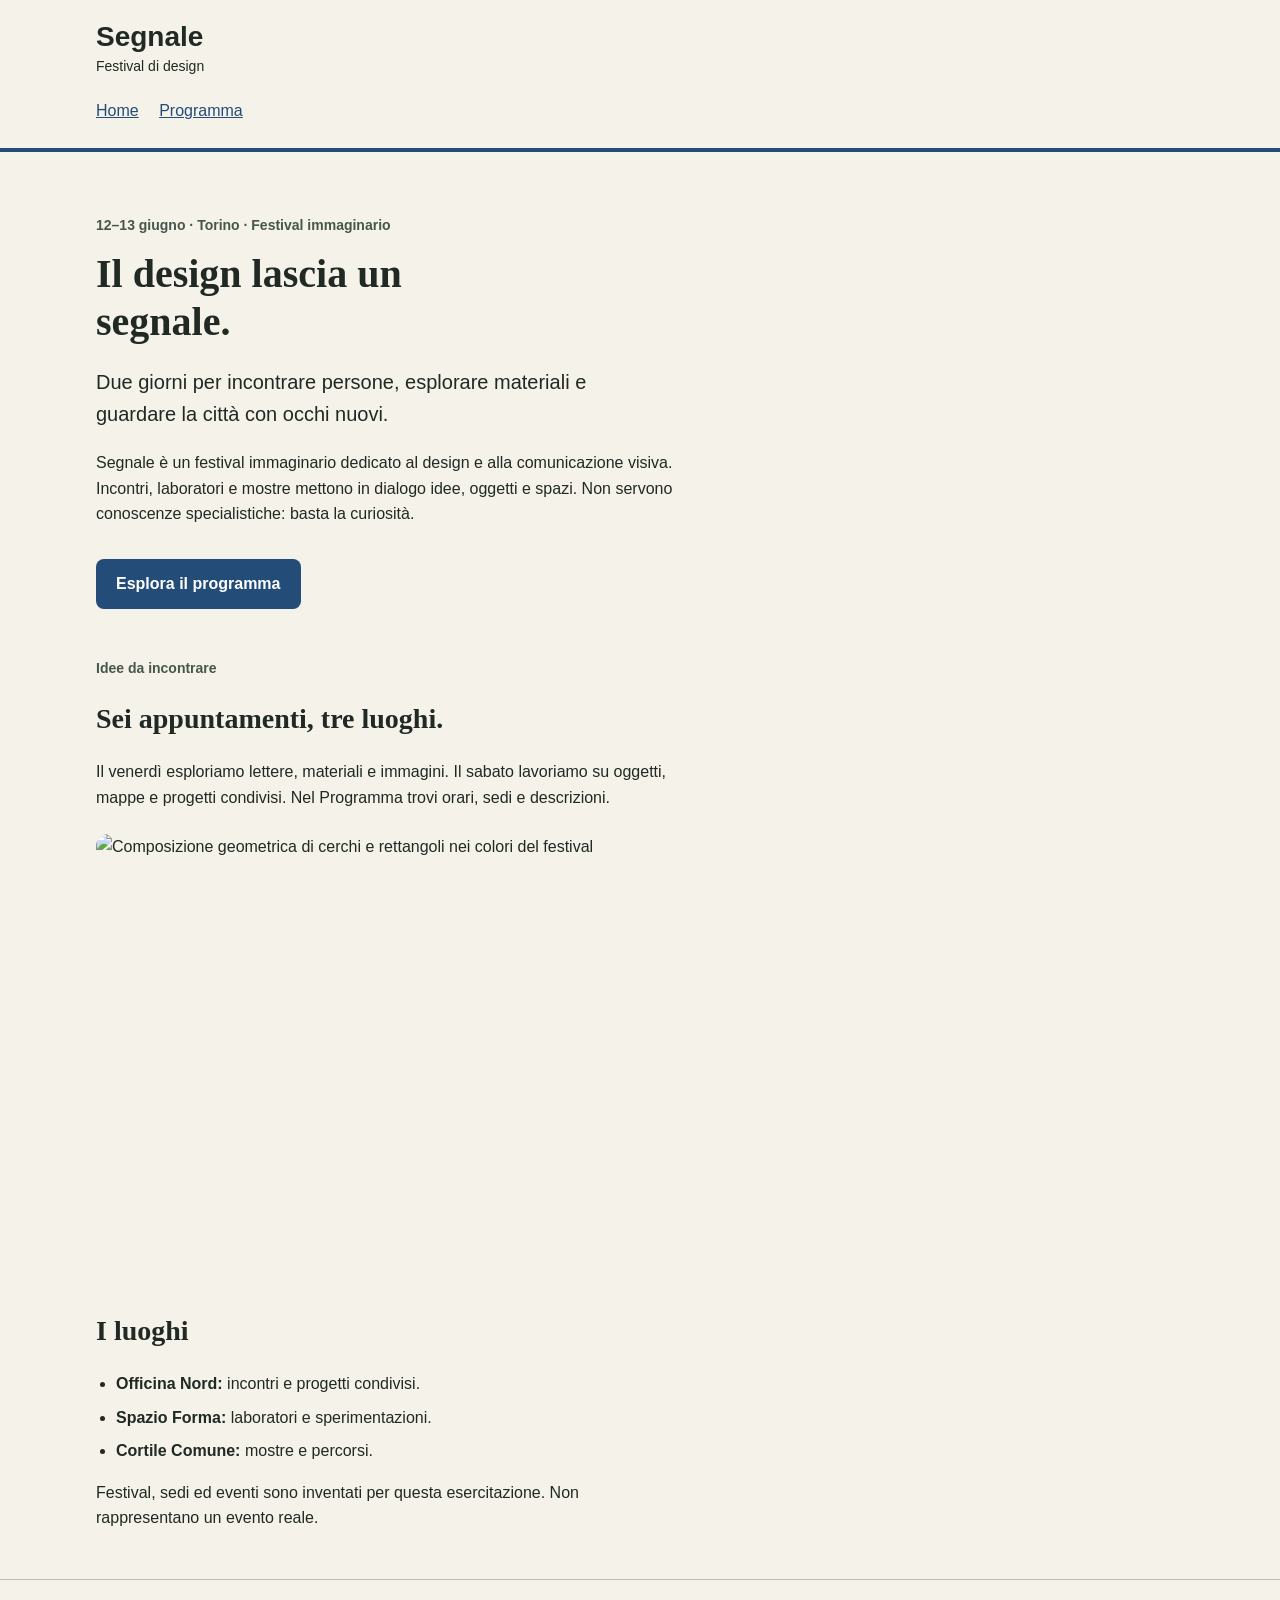
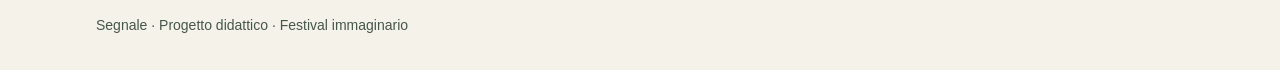
==== festival-segnale/index.html @ b6127666 "1" ====
<!doctype html>
<html lang="it">
<head>
  <meta charset="utf-8">
  <meta name="viewport" content="width=device-width, initial-scale=1">
  <title>Segnale — Festival di design</title>
  <link rel="stylesheet" href="style.css">
</head>
<body>
  <a class="skip-link" href="#contenuto">Vai al contenuto</a>
  <header class="site-header">
    <div class="container">
      <a class="brand" href="index.html">Segnale<span>Festival di design</span></a>
      <nav>
        <a href="index.html">Home</a>
        <a href="programma.html">Programma</a>
      </nav>
    </div>
  </header>

  <main id="contenuto" class="container">
    <section class="intro">
      <p class="eyebrow">12–13 giugno · Torino · Festival immaginario</p>
      <h1 id="titolo-home">Il design lascia un segnale.</h1>
      <p class="lead">Due giorni per incontrare persone, esplorare materiali e guardare la città con occhi nuovi.</p>
      <p class="reading-text">Segnale è un festival immaginario dedicato al design e alla comunicazione visiva. Incontri, laboratori e mostre mettono in dialogo idee, oggetti e spazi. Non servono conoscenze specialistiche: basta la curiosità.</p>
      <a class="button-link" href="programma.html">Esplora il programma</a>
    </section>

    <section class="content-section">
      <p class="eyebrow">Idee da incontrare</p>
      <h2 id="titolo-festival">Sei appuntamenti, tre luoghi.</h2>
      <p class="reading-text">Il venerdì esploriamo lettere, materiali e immagini. Il sabato lavoriamo su oggetti, mappe e progetti condivisi. Nel Programma trovi orari, sedi e descrizioni.</p>
      <img class="festival-image" src="assets/festival.svg" alt="Composizione geometrica di cerchi e rettangoli nei colori del festival" width="1200" height="600">
    </section>

    <section class="content-section">
      <h2 id="titolo-luoghi">I luoghi</h2>
      <ul class="venues">
        <li><strong>Officina Nord:</strong> incontri e progetti condivisi.</li>
        <li><strong>Spazio Forma:</strong> laboratori e sperimentazioni.</li>
        <li><strong>Cortile Comune:</strong> mostre e percorsi.</li>
      </ul>
      <p class="reading-text">Festival, sedi ed eventi sono inventati per questa esercitazione. Non rappresentano un evento reale.</p>
    </section>
  </main>

  <footer class="site-footer"><div class="container"><p>Segnale · Progetto didattico · Festival immaginario</p></div></footer>
</body>
</html>
---- festival-segnale/style.css ----
/* Segnale: esempio completo della consegna su Home e Programma. */

/* Valori condivisi: le regole interessate li richiamano con var(). */
:root {
  --colore-primario: #234c78;
  --colore-primario-scuro: #163454;
  --colore-sfondo: #f5f2e9;
  --colore-testo: #202923;
  --font-testo: Arial, Helvetica, sans-serif;
  --font-titoli: Georgia, "Times New Roman", serif;
}

* {
  box-sizing: border-box;
}

body {
  margin: 0;
  background: var(--colore-sfondo);
  color: var(--colore-testo);
  font-family: var(--font-testo);
  font-size: 1rem;
  line-height: 1.6;
}

a {
  color: var(--colore-primario);
}

a:hover {
  text-decoration: underline;
}

a:focus {
  outline: 3px solid var(--colore-testo);
}

.container {
  width: 92%;
  max-width: 68rem;
  margin: 0 auto;
}

.site-header {
  padding: 1.25rem 0;
  border-bottom: 4px solid var(--colore-primario);
}

.brand {
  display: inline-block;
  color: var(--colore-testo);
  font-size: 1.75rem;
  font-weight: bold;
  line-height: 1.2;
  text-decoration: none;
}

.brand span {
  display: block;
  margin-top: 0.25rem;
  font-size: 0.875rem;
  font-weight: normal;
}

nav {
  margin-top: 1rem;
}

nav a {
  display: inline-block;
  margin-right: 1rem;
  padding: 0.25rem 0;
}


.intro {
  padding: 3rem 0 1rem;
}

.eyebrow,
.event-meta {
  color: #46564b;
  font-size: 0.875rem;
  font-weight: bold;
}

h1,
h2,
h3 {
  font-family: var(--font-titoli);
  line-height: 1.2;
}

h1 {
  max-width: 18ch;
  margin: 0.75rem 0 1.25rem;
  font-size: 2.5rem;
}

h2 {
  font-size: 1.75rem;
}

h3 {
  margin: 0.5rem 0 0.75rem;
  font-size: 1.375rem;
}

.lead {
  max-width: 48ch;
  font-size: 1.25rem;
}

.reading-text {
  max-width: 65ch;
}

.button-link {
  display: inline-block;
  margin-top: 1rem;
  padding: 0.75rem 1.25rem;
  border-radius: 0.5rem;
  background: var(--colore-primario);
  color: #ffffff;
  font-weight: bold;
  text-decoration: none;
}

.button-link:hover {
  background: var(--colore-primario-scuro);
}

.content-section {
  margin: 2rem 0 3rem;
}

.festival-image {
  display: block;
  width: 100%;
  max-width: 54rem;
  height: auto;
  margin-top: 1.5rem;
  border-radius: 0.75rem;
}

.venues {
  padding-left: 1.25rem;
}

.venues li {
  margin-bottom: 0.5rem;
}

/* Disposizione di base: una colonna. */
.event-grid {
  display: grid;
  grid-template-columns: 1fr;
  gap: 2rem;
}

.event-card {
  overflow: hidden;
  border: 1px solid #b7c0b7;
  border-radius: 0.75rem;
  background: #ffffff;
}

.event-card img {
  display: block;
  width: 100%;
  height: auto;
}

.event-body {
  padding: 1.5rem;
}

.event-place {
  margin-bottom: 0;
  color: #46564b;
  font-size: 0.875rem;
}

.site-footer {
  padding: 1.25rem 0;
  border-top: 1px solid #b7c0b7;
  color: #46564b;
  font-size: 0.875rem;
}

.skip-link {
  position: absolute;
  top: -6rem;
  left: 1rem;
  padding: 0.75rem 1rem;
  background: #ffffff;
  color: var(--colore-testo);
}

.skip-link:focus {
  top: 1rem;
}

/* Da 600 px: due colonne. */
@media (min-width: 600px) {
  .event-grid {
    grid-template-columns: repeat(2, 1fr);
  }
}

/* Da 1024 px: tre colonne. Questa regola segue quella da 600 px. */
@media (min-width: 1024px) {
  .event-grid {
    grid-template-columns: repeat(3, 1fr);
  }
}
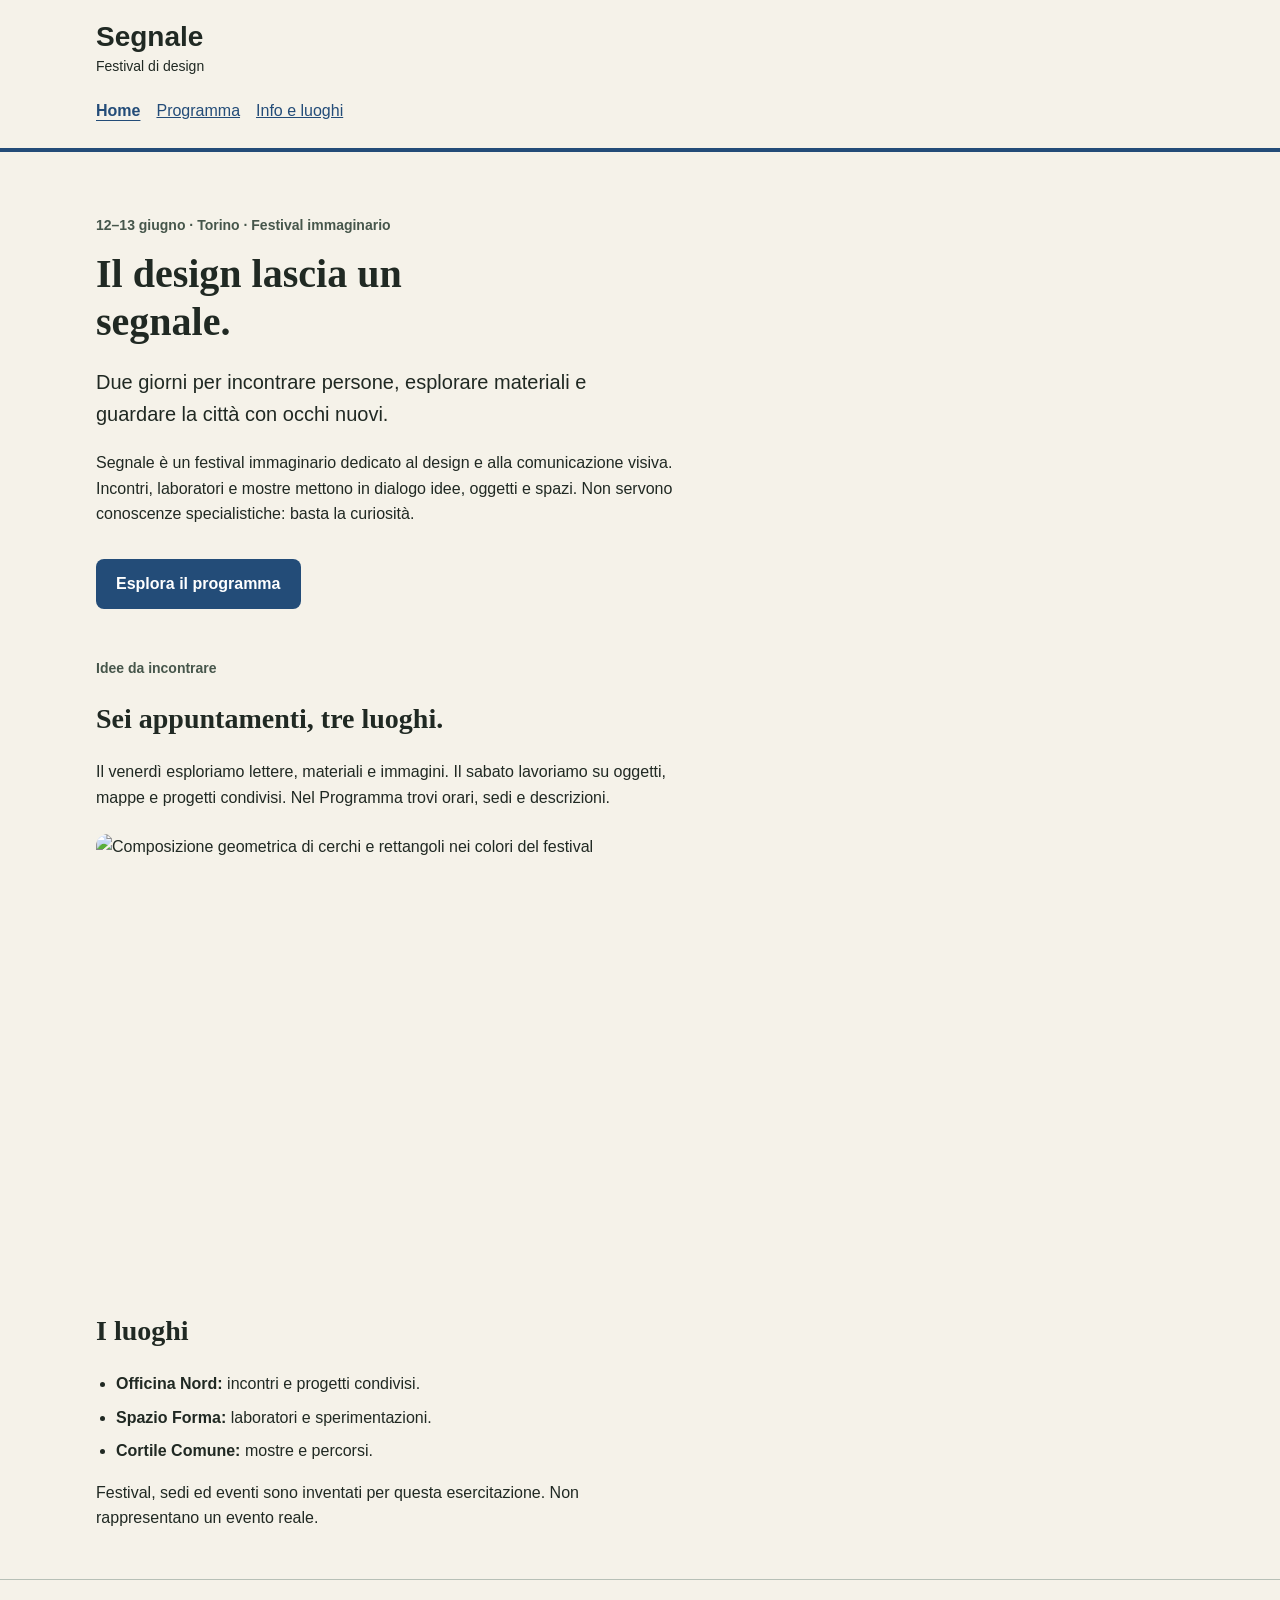
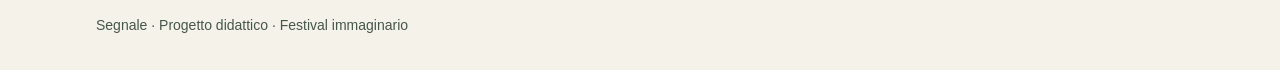
==== commit b48a882c: "Pagina e navigazione" ====
--- a/festival-segnale/index.html
+++ b/festival-segnale/index.html
@@ -8,12 +8,14 @@
 </head>
 <body>
   <a class="skip-link" href="#contenuto">Vai al contenuto</a>
+
   <header class="site-header">
     <div class="container">
       <a class="brand" href="index.html">Segnale<span>Festival di design</span></a>
-      <nav>
-        <a href="index.html">Home</a>
+      <nav aria-label="Navigazione principale">
+        <a href="index.html" aria-current="page">Home</a>
         <a href="programma.html">Programma</a>
+        <a href="info.html">Info e luoghi</a>
       </nav>
     </div>
   </header>
@@ -23,15 +25,27 @@
       <p class="eyebrow">12–13 giugno · Torino · Festival immaginario</p>
       <h1 id="titolo-home">Il design lascia un segnale.</h1>
       <p class="lead">Due giorni per incontrare persone, esplorare materiali e guardare la città con occhi nuovi.</p>
-      <p class="reading-text">Segnale è un festival immaginario dedicato al design e alla comunicazione visiva. Incontri, laboratori e mostre mettono in dialogo idee, oggetti e spazi. Non servono conoscenze specialistiche: basta la curiosità.</p>
+      <p class="reading-text">
+        Segnale è un festival immaginario dedicato al design e alla comunicazione visiva.
+        Incontri, laboratori e mostre mettono in dialogo idee, oggetti e spazi.
+        Non servono conoscenze specialistiche: basta la curiosità.
+      </p>
       <a class="button-link" href="programma.html">Esplora il programma</a>
     </section>
 
     <section class="content-section">
       <p class="eyebrow">Idee da incontrare</p>
       <h2 id="titolo-festival">Sei appuntamenti, tre luoghi.</h2>
-      <p class="reading-text">Il venerdì esploriamo lettere, materiali e immagini. Il sabato lavoriamo su oggetti, mappe e progetti condivisi. Nel Programma trovi orari, sedi e descrizioni.</p>
-      <img class="festival-image" src="assets/festival.svg" alt="Composizione geometrica di cerchi e rettangoli nei colori del festival" width="1200" height="600">
+      <p class="reading-text">
+        Il venerdì esploriamo lettere, materiali e immagini. Il sabato lavoriamo su
+        oggetti, mappe e progetti condivisi. Nel Programma trovi orari, sedi e descrizioni.
+      </p>
+      <img
+        class="festival-image"
+        src="assets/festival.svg"
+        alt="Composizione geometrica di cerchi e rettangoli nei colori del festival"
+        width="1200"
+        height="600">
     </section>
 
     <section class="content-section">
@@ -41,10 +55,17 @@
         <li><strong>Spazio Forma:</strong> laboratori e sperimentazioni.</li>
         <li><strong>Cortile Comune:</strong> mostre e percorsi.</li>
       </ul>
-      <p class="reading-text">Festival, sedi ed eventi sono inventati per questa esercitazione. Non rappresentano un evento reale.</p>
+      <p class="reading-text">
+        Festival, sedi ed eventi sono inventati per questa esercitazione.
+        Non rappresentano un evento reale.
+      </p>
     </section>
   </main>
 
-  <footer class="site-footer"><div class="container"><p>Segnale · Progetto didattico · Festival immaginario</p></div></footer>
+  <footer class="site-footer">
+    <div class="container">
+      <p>Segnale · Progetto didattico · Festival immaginario</p>
+    </div>
+  </footer>
 </body>
 </html>
--- a/festival-segnale/style.css
+++ b/festival-segnale/style.css
@@ -1,6 +1,5 @@
-/* Segnale: esempio completo della consegna su Home e Programma. */
-
-/* Valori condivisi: le regole interessate li richiamano con var(). */
+/* Segnale: stili condivisi per tutte le pagine. */
+
 :root {
   --colore-primario: #234c78;
   --colore-primario-scuro: #163454;
@@ -63,15 +62,22 @@
 }
 
 nav {
+  display: flex;
+  flex-wrap: wrap;
+  gap: 0 1rem;
   margin-top: 1rem;
 }
 
 nav a {
   display: inline-block;
-  margin-right: 1rem;
   padding: 0.25rem 0;
 }
 
+nav a[aria-current="page"] {
+  font-weight: bold;
+  text-decoration: underline;
+  text-underline-offset: 0.25em;
+}
 
 .intro {
   padding: 3rem 0 1rem;
@@ -121,7 +127,7 @@
   padding: 0.75rem 1.25rem;
   border-radius: 0.5rem;
   background: var(--colore-primario);
-  color: #ffffff;
+  color: #fff;
   font-weight: bold;
   text-decoration: none;
 }
@@ -151,18 +157,19 @@
   margin-bottom: 0.5rem;
 }
 
-/* Disposizione di base: una colonna. */
+/* Programma: una colonna di base. */
 .event-grid {
   display: grid;
-  grid-template-columns: 1fr;
+  grid-template-columns: minmax(0, 1fr);
   gap: 2rem;
 }
 
 .event-card {
+  min-width: 0;
   overflow: hidden;
   border: 1px solid #b7c0b7;
   border-radius: 0.75rem;
-  background: #ffffff;
+  background: #fff;
 }
 
 .event-card img {
@@ -179,6 +186,108 @@
   margin-bottom: 0;
   color: #46564b;
   font-size: 0.875rem;
+}
+
+/* Galleria della pagina Info. */
+.photo-gallery {
+  display: grid;
+  grid-template-columns: minmax(0, 1fr);
+  gap: 1.5rem;
+}
+
+.photo-gallery figure {
+  min-width: 0;
+  margin: 0;
+}
+
+.photo-gallery img {
+  display: block;
+  width: 100%;
+  aspect-ratio: 3 / 2;
+  object-fit: cover;
+  border-radius: 0.75rem;
+}
+
+.photo-gallery figcaption,
+.image-note,
+.map-caption {
+  margin-top: 0.5rem;
+  color: #46564b;
+  font-size: 0.875rem;
+}
+
+/* Mappa e indirizzi della pagina Info. */
+.map-layout {
+  display: grid;
+  grid-template-columns: minmax(0, 1fr);
+  gap: 1.5rem;
+  align-items: start;
+}
+
+.map-panel {
+  min-width: 0;
+  padding: 0.75rem;
+  border: 1px solid #b7c0b7;
+  border-radius: 0.75rem;
+  background: #fff;
+}
+
+.festival-map {
+  display: block;
+  width: 100%;
+  height: auto;
+  font-family: Arial, Helvetica, sans-serif;
+}
+
+.festival-map text {
+  fill: #202923;
+  font-size: 14px;
+  font-weight: bold;
+}
+
+.map-road {
+  fill: none;
+  stroke: #fff;
+  stroke-width: 24;
+}
+
+.map-route {
+  fill: none;
+  stroke: #234c78;
+  stroke-width: 5;
+  stroke-dasharray: 9 7;
+}
+
+.map-point {
+  fill: #234c78;
+  stroke: #fff;
+  stroke-width: 4;
+}
+
+.map-caption {
+  margin-bottom: 0;
+}
+
+.venue-addresses {
+  min-width: 0;
+  margin: 0;
+  font-style: normal;
+}
+
+.venue-addresses > div {
+  margin-bottom: 1rem;
+  padding: 1rem;
+  border-left: 4px solid var(--colore-primario);
+  background: #fff;
+}
+
+.venue-addresses h3,
+.venue-addresses p {
+  margin-top: 0;
+}
+
+.venue-addresses p {
+  margin-bottom: 0;
 }
 
 .site-footer {
@@ -192,8 +301,9 @@
   position: absolute;
   top: -6rem;
   left: 1rem;
+  z-index: 1;
   padding: 0.75rem 1rem;
-  background: #ffffff;
+  background: #fff;
   color: var(--colore-testo);
 }
 
@@ -203,14 +313,20 @@
 
 /* Da 600 px: due colonne. */
 @media (min-width: 600px) {
-  .event-grid {
-    grid-template-columns: repeat(2, 1fr);
+  .event-grid,
+  .photo-gallery {
+    grid-template-columns: repeat(2, minmax(0, 1fr));
   }
 }
 
-/* Da 1024 px: tre colonne. Questa regola segue quella da 600 px. */
+/* Da 1024 px: tre colonne per eventi e galleria. */
 @media (min-width: 1024px) {
-  .event-grid {
-    grid-template-columns: repeat(3, 1fr);
+  .event-grid,
+  .photo-gallery {
+    grid-template-columns: repeat(3, minmax(0, 1fr));
   }
-}
+
+  .map-layout {
+    grid-template-columns: minmax(0, 3fr) minmax(0, 2fr);
+  }
+}
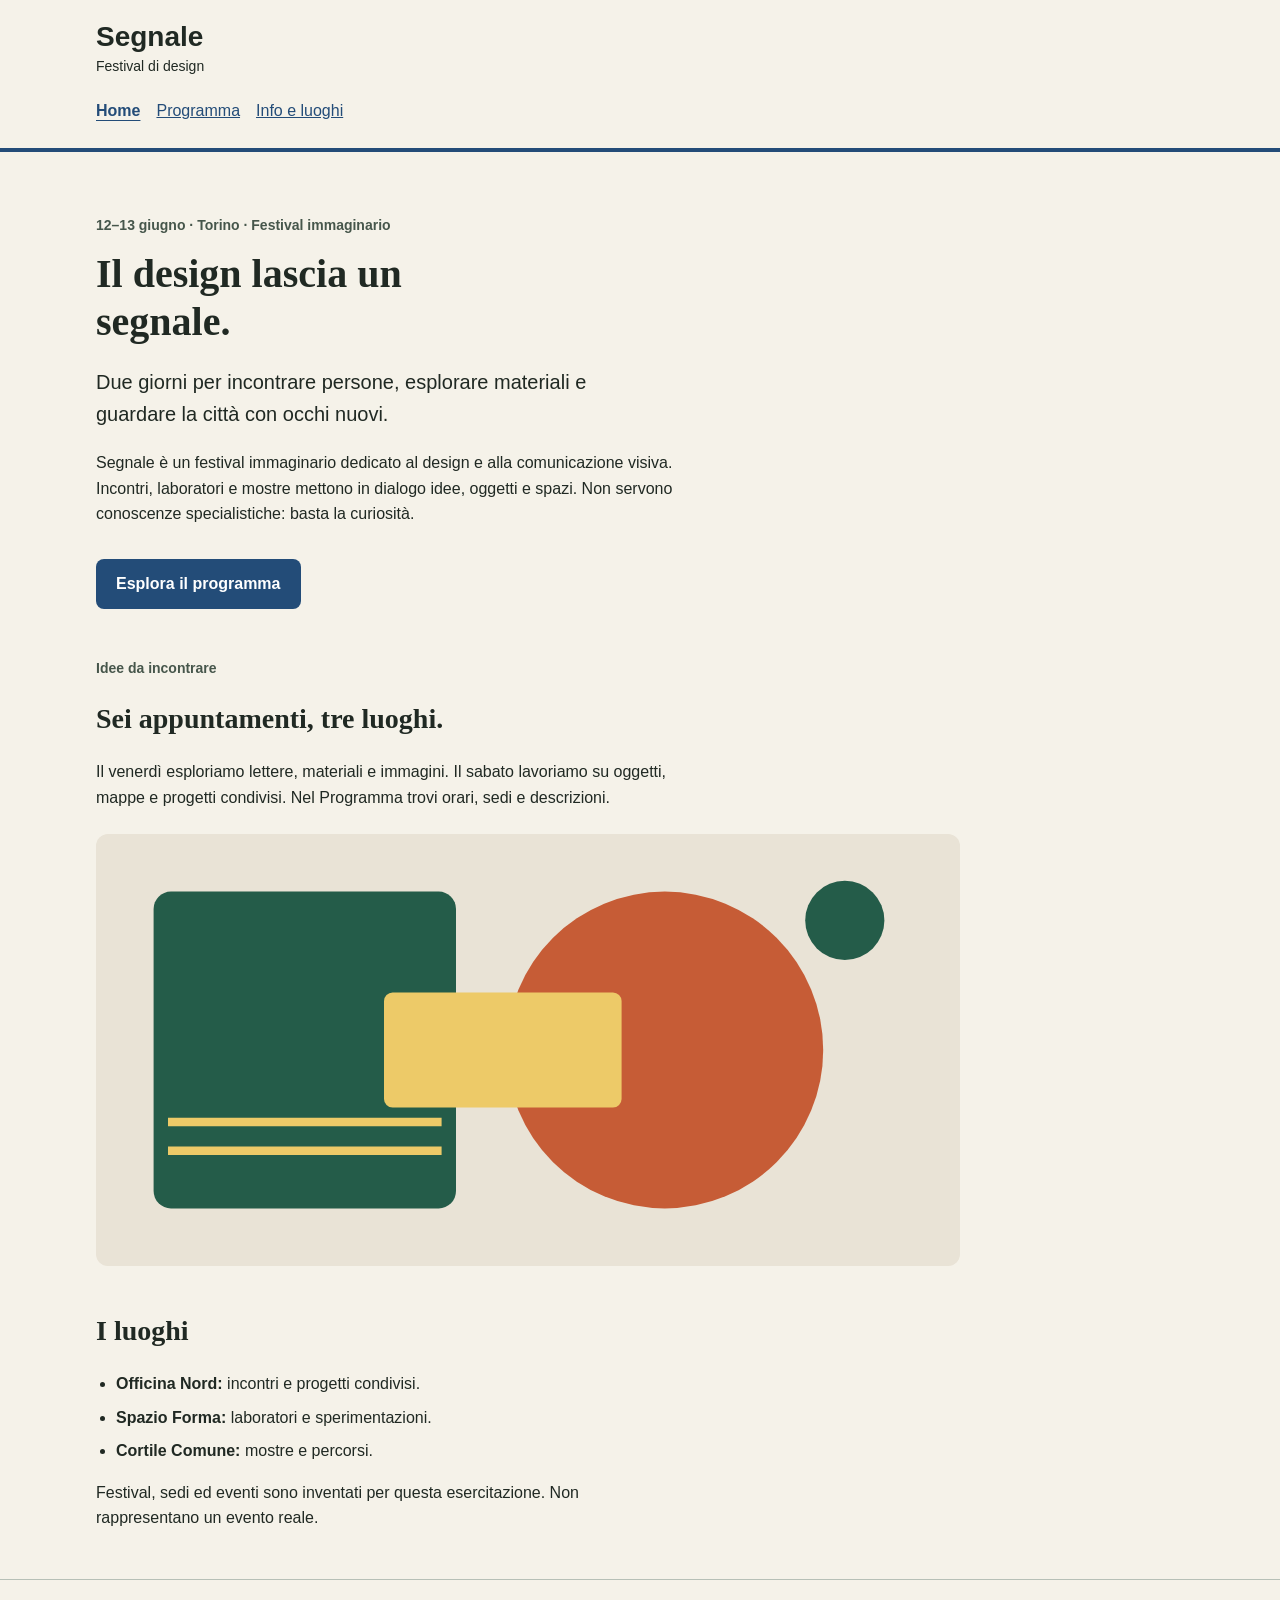
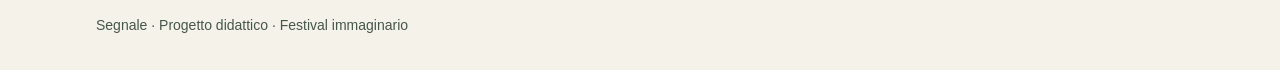
==== commit 62e7e976: "Sist. mappa, swiper e immagini" ====
--- a/festival-segnale/index.html
+++ b/festival-segnale/index.html
@@ -42,7 +42,7 @@
       </p>
       <img
         class="festival-image"
-        src="assets/festival.svg"
+        src="../assets/festival.svg"
         alt="Composizione geometrica di cerchi e rettangoli nei colori del festival"
         width="1200"
         height="600">
--- a/festival-segnale/style.css
+++ b/festival-segnale/style.css
@@ -232,6 +232,20 @@
   background: #fff;
 }
 
+.umap-iframe {
+  display: block;
+  width: 100%;
+  height: 28rem;
+  border: 0;
+}
+
+@media (max-width: 600px) {
+  .umap-iframe {
+    height: 22rem;
+  }
+}
+
+
 .festival-map {
   display: block;
   width: 100%;
@@ -268,26 +282,20 @@
   margin-bottom: 0;
 }
 
-.venue-addresses {
-  min-width: 0;
-  margin: 0;
-  font-style: normal;
-}
-
-.venue-addresses > div {
+.venue-address {
   margin-bottom: 1rem;
   padding: 1rem;
   border-left: 4px solid var(--colore-primario);
   background: #fff;
 }
 
-.venue-addresses h3,
-.venue-addresses p {
+.venue-address h3 {
   margin-top: 0;
 }
 
-.venue-addresses p {
-  margin-bottom: 0;
+.venue-address address {
+  margin-bottom: 0.75rem;
+  font-style: normal;
 }
 
 .site-footer {
@@ -330,3 +338,69 @@
     grid-template-columns: minmax(0, 3fr) minmax(0, 2fr);
   }
 }
+/* Galleria Swiper della pagina Info e luoghi. */
+.luoghi-swiper {
+  position: relative;
+  width: 100%;
+  max-width: 54rem;
+  min-width: 0;
+  overflow: hidden;
+  border-radius: 0.75rem;
+}
+
+.luoghi-swiper .swiper-slide {
+  min-width: 0;
+  margin: 0;
+  background: #fff;
+}
+
+.luoghi-swiper .swiper-slide img {
+  display: block;
+  width: 100%;
+  aspect-ratio: 3 / 2;
+  object-fit: cover;
+}
+
+.luoghi-swiper figcaption {
+  display: grid;
+  gap: 0.25rem;
+  padding: 1rem;
+}
+
+.luoghi-swiper figcaption span {
+  color: #46564b;
+  font-size: 0.875rem;
+}
+
+.luoghi-controls {
+  position: absolute;
+  inset: 0;
+  z-index: 2;
+  display: flex;
+  align-items: center;
+  justify-content: space-between;
+  gap: 0.75rem;
+  padding: 0 0.75rem;
+  pointer-events: none;
+}
+
+.luoghi-controls button {
+  max-width: 45%;
+  padding: 0.65rem 0.8rem;
+  border: 0;
+  border-radius: 0.4rem;
+  background: var(--colore-primario);
+  color: #fff;
+  font: inherit;
+  cursor: pointer;
+  pointer-events: auto;
+}
+
+.luoghi-controls button:hover {
+  background: var(--colore-primario-scuro);
+}
+
+.luoghi-controls button:focus-visible {
+  outline: 3px solid var(--colore-testo);
+  outline-offset: 3px;
+}
